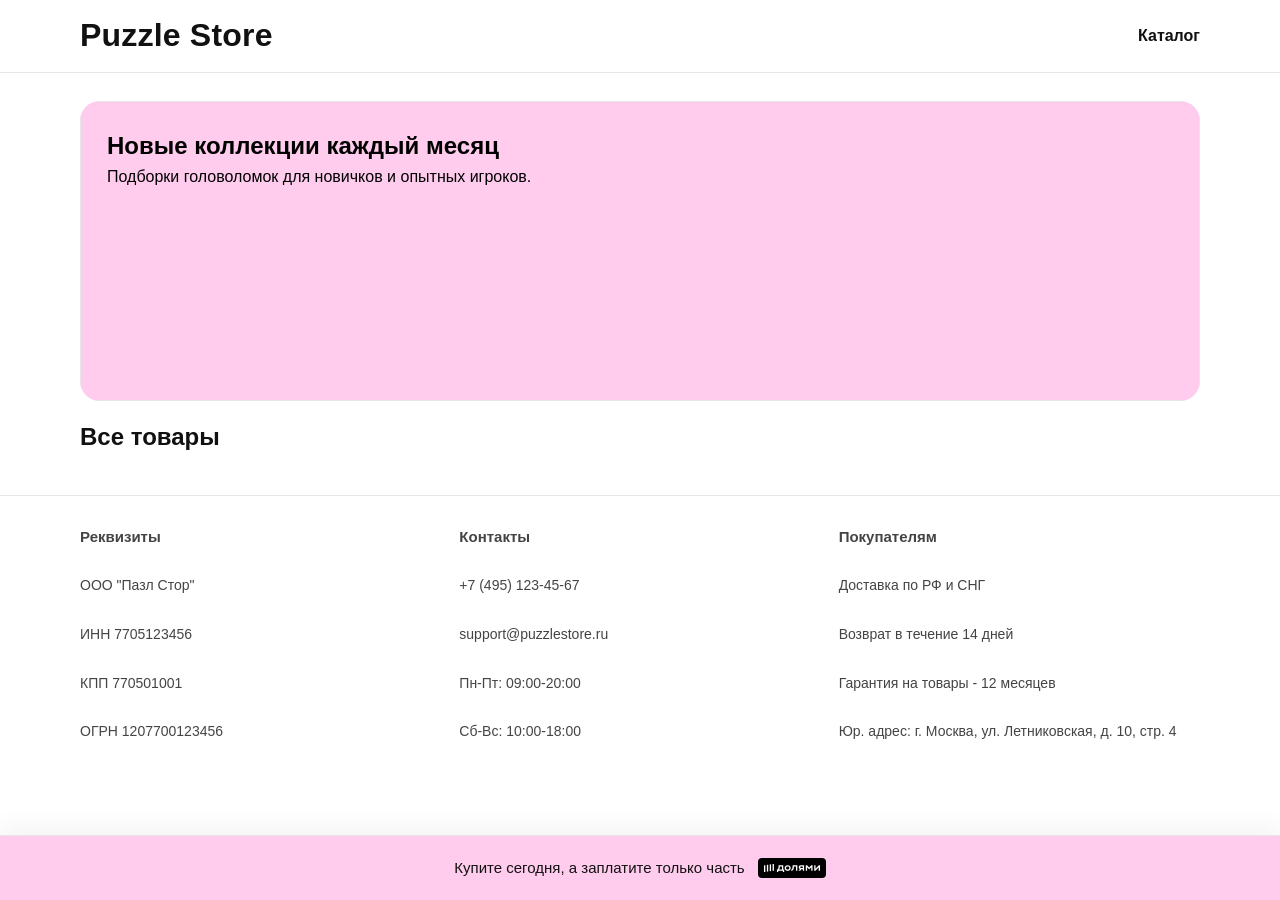
==== index.html @ dcc1441e "Initial publish of puzzle store. Add the Node.js storefront with product pages, CloudPayments widget" ====
<!doctype html>
<html lang="ru">
  <head>
    <meta charset="UTF-8" />
    <meta name="viewport" content="width=device-width, initial-scale=1.0" />
    <title>Puzzle Store</title>
    <link rel="stylesheet" href="/styles.css" />
    <script src="https://widget.cloudpayments.ru/bundles/cloudpayments.js"></script>
    <script src="/app.js" defer></script>
  </head>
  <body>
    <header class="header">
      <div class="container header__inner">
        <div class="logo">Puzzle Store</div>
        <a class="header__link" href="#products">Каталог</a>
      </div>
    </header>

    <main class="container">
      <section class="carousel" aria-label="Промо-баннеры">
        <div class="carousel__track" id="carousel-track">
          <article class="banner">
            <h2>Новые коллекции каждый месяц</h2>
            <p>Подборки головоломок для новичков и опытных игроков.</p>
          </article>
          <article class="banner">
            <h2>Премиальные головоломки</h2>
            <p>От базовых моделей до коллекционных наборов.</p>
          </article>
        </div>
      </section>

      <section id="products" class="products">
        <h1>Все товары</h1>
        <div class="products__grid" id="products-grid"></div>
      </section>
    </main>

    <footer class="footer">
      <div class="container">
        <div class="footer__grid">
          <div class="footer__col">
            <p class="footer__title">Реквизиты</p>
            <p class="footer__line">ООО "Пазл Стор"</p>
            <p class="footer__line">ИНН 7705123456</p>
            <p class="footer__line">КПП 770501001</p>
            <p class="footer__line">ОГРН 1207700123456</p>
          </div>
          <div class="footer__col">
            <p class="footer__title">Контакты</p>
            <p class="footer__line">+7 (495) 123-45-67</p>
            <p class="footer__line">support@puzzlestore.ru</p>
            <p class="footer__line">Пн-Пт: 09:00-20:00</p>
            <p class="footer__line">Сб-Вс: 10:00-18:00</p>
          </div>
          <div class="footer__col">
            <p class="footer__title">Покупателям</p>
            <p class="footer__line">Доставка по РФ и СНГ</p>
            <p class="footer__line">Возврат в течение 14 дней</p>
            <p class="footer__line">Гарантия на товары - 12 месяцев</p>
            <p class="footer__line">Юр. адрес: г. Москва, ул. Летниковская, д. 10, стр. 4</p>
          </div>
        </div>
      </div>
    </footer>

    <div class="dolyame-sticky" aria-label="Информация об оплате Долями">
      <div class="container dolyame-sticky__inner">
        <div class="dolyame-sticky__text">Купите сегодня, а заплатите только часть</div>
        <img
          class="dolyame-sticky__logo dolyame-sticky__logo--desktop"
          src="/logo/Branding%20badge.svg"
          alt="Долями"
        />
        <img
          class="dolyame-sticky__logo dolyame-sticky__logo--mobile"
          src="/logo/Dolyame%20small%20logo.svg"
          alt="Долями"
        />
      </div>
    </div>
  </body>
</html>
---- styles.css ----
:root {
  --bg: #ffffff;
  --surface: #ffffff;
  --text: #111111;
  --muted: #444444;
  --primary: #111111;
  --primary-dark: #000000;
  --accent: #ffc5ea;
  --border: #e7e7e7;
}

* {
  box-sizing: border-box;
}

body {
  margin: 0;
  font-family: "Inter", -apple-system, BlinkMacSystemFont, "Segoe UI", sans-serif;
  color: var(--text);
  background: var(--bg);
  padding-bottom: 86px;
}

.container {
  width: min(1120px, 92vw);
  margin: 0 auto;
}

.header {
  background: #ffffff;
  border-bottom: 1px solid var(--border);
}

.header__inner {
  display: flex;
  justify-content: space-between;
  align-items: center;
  min-height: 72px;
}

.logo {
  font-weight: 700;
  letter-spacing: 0.2px;
  font-size: 32px;
  line-height: 1.1;
}

.logo--link {
  color: inherit;
  text-decoration: none;
}

.header__link {
  color: var(--text);
  text-decoration: none;
  font-weight: 600;
}

.carousel {
  margin: 28px 0 22px;
  overflow: hidden;
  border-radius: 20px;
}

.carousel__track {
  display: flex;
  transition: transform 0.45s ease;
}

.banner {
  min-width: 100%;
  min-height: 300px;
  padding: 30px 26px;
  background: #ffcced;
  color: #000000;
  border: 1px solid var(--border);
}

.banner h2 {
  margin: 0 0 8px;
}

.banner p {
  margin: 0;
  color: #000000;
}

.products h1 {
  margin: 16px 0 14px;
}

.products__grid {
  display: grid;
  grid-template-columns: repeat(auto-fit, minmax(540px, 1fr));
  gap: 16px;
  margin-bottom: 30px;
}

.card,
.product-details {
  background: var(--surface);
  border: 1px solid var(--border);
  border-radius: 16px;
}

.card {
  padding: 14px;
  display: flex;
  flex-direction: column;
  gap: 10px;
  overflow: hidden;
  max-width: 528px;
  margin: 0 auto;
}

.card .product-image,
.card .placeholder {
  display: block;
  margin: 0 auto;
}

.card h3,
.card .price,
.card .muted {
  width: 500px;
  max-width: 100%;
  margin-left: auto;
  margin-right: auto;
}

.card h3,
.card .price,
.card .muted {
  margin: 0 0 2px;
}

.placeholder {
  width: 500px;
  height: 500px;
  border-radius: 12px;
  background: repeating-linear-gradient(
    45deg,
    #ffe8f6,
    #ffe8f6 10px,
    #fff6fc 10px,
    #fff6fc 20px
  );
  border: 1px solid var(--border);
}

.product-image {
  width: 500px;
  height: 500px;
  object-fit: cover;
  border-radius: 12px;
  border: 1px solid var(--border);
}

.price {
  font-size: 22px;
  font-weight: 700;
}

.muted {
  color: var(--muted);
}

.row {
  display: flex;
  gap: 10px;
  flex-wrap: wrap;
}

.btn {
  border: 0;
  border-radius: 10px;
  padding: 10px 14px;
  font-size: 14px;
  cursor: pointer;
  text-decoration: none;
  text-align: center;
  display: inline-flex;
  align-items: center;
  justify-content: center;
}

.btn--primary {
  background: var(--primary);
  color: #fff;
}

.btn--primary:hover {
  background: var(--primary-dark);
}

.btn--ghost {
  background: #ffffff;
  border: 1px solid var(--text);
  color: var(--text);
}

.card .btn,
.row .btn {
  width: 250px;
}

.card .btn {
  margin: 0;
}

.row .btn {
  margin: 0 auto;
}

.product-details {
  margin: 26px 0;
  padding: 20px;
  display: grid;
  grid-template-columns: 500px 1fr;
  gap: 24px;
  align-items: start;
}

.product-details > .product-image,
.product-details > .placeholder {
  display: block;
}

.characteristics {
  padding-left: 18px;
  color: var(--muted);
}

.status {
  margin-top: 10px;
  font-size: 14px;
  color: var(--muted);
}

.footer {
  border-top: 1px solid var(--border);
  margin-top: 16px;
  background: #ffffff;
}

.footer p {
  margin: 0;
  padding: 16px 0;
  color: var(--muted);
}

.footer__grid {
  display: grid;
  grid-template-columns: repeat(3, minmax(0, 1fr));
  gap: 18px;
  padding: 16px 0;
}

.footer__col {
  min-width: 0;
}

.footer__title {
  margin: 0 0 8px;
  font-size: 15px;
  font-weight: 700;
  color: var(--text);
}

.footer__line {
  margin: 0;
  padding: 2px 0;
  color: var(--muted);
  font-size: 14px;
  line-height: 1.2;
}

.dolyame-sticky {
  position: fixed;
  left: 0;
  right: 0;
  bottom: 0;
  z-index: 50;
  background: #ffcced;
  border-top: 1px solid var(--border);
  box-shadow: 0 -8px 24px rgba(17, 17, 17, 0.05);
}

.dolyame-sticky__inner {
  min-height: 64px;
  display: flex;
  align-items: center;
  justify-content: center;
  gap: 13px;
}

.dolyame-sticky__text {
  font-size: 15px;
  line-height: 1.25;
  font-weight: 500;
  color: #111111;
  text-align: center;
}

.dolyame-sticky__logo {
  display: block;
  flex: 0 0 auto;
}

.dolyame-sticky__logo--desktop {
  width: 68px;
  height: 20px;
}

.dolyame-sticky__logo--mobile {
  display: none;
  width: 30px;
  height: 30px;
}

@media (max-width: 900px) {
  .products__grid {
    grid-template-columns: 1fr;
  }

  .product-image,
  .placeholder {
    width: 100%;
    max-width: 500px;
    height: auto;
    aspect-ratio: 1 / 1;
  }

  .product-details {
    grid-template-columns: 1fr;
  }

  .footer__grid {
    grid-template-columns: 1fr;
    gap: 10px;
  }

  body {
    padding-bottom: 90px;
  }

  .dolyame-sticky__inner {
    min-height: 72px;
  }

  .dolyame-sticky__text {
    font-size: 14px;
    max-width: none;
  }

  .dolyame-sticky__logo--desktop {
    display: none;
  }

  .dolyame-sticky__logo--mobile {
    display: block;
  }
}

.card__actions {
  width: 500px;
  max-width: 100%;
  margin: 0 auto;
  display: flex;
  flex-direction: column;
  gap: 10px;
}

.card__actions .btn,
.card__actions .dolyame-pay-btn {
  width: 100%;
}

.dolyame-pay-btn {
  border: 0;
  border-radius: 8px;
  background: #000000;
  color: #ffffff;
  padding: 12px;
  min-height: 44px;
  width: 250px;
  display: inline-flex;
  align-items: center;
  gap: 10px;
  cursor: pointer;
  text-align: left;
}

.dolyame-pay-btn__badge {
  display: inline-flex;
  align-items: center;
  justify-content: center;
  flex: 0 0 auto;
}

.dolyame-pay-btn__badge img {
  display: block;
  width: 68px;
  height: 20px;
}

.dolyame-pay-btn__text {
  flex: 1 1 auto;
  min-width: 0;
  font-size: 13px;
  line-height: 20px;
  font-weight: 400;
  white-space: nowrap;
  overflow: hidden;
  text-overflow: ellipsis;
}

.dolyame-pay-btn__arrow {
  flex: 0 0 auto;
  width: 16px;
  height: 16px;
  display: inline-flex;
  align-items: center;
  justify-content: center;
  font-size: 22px;
  line-height: 1;
  opacity: 0.5;
}

.dolyame-pay-btn:hover {
  background: #111111;
}

.row .dolyame-pay-btn {
  margin: 0 auto;
}

@media (max-width: 900px) {
  .card__actions {
    width: 100%;
  }

  .dolyame-pay-btn {
    width: 100%;
  }
}
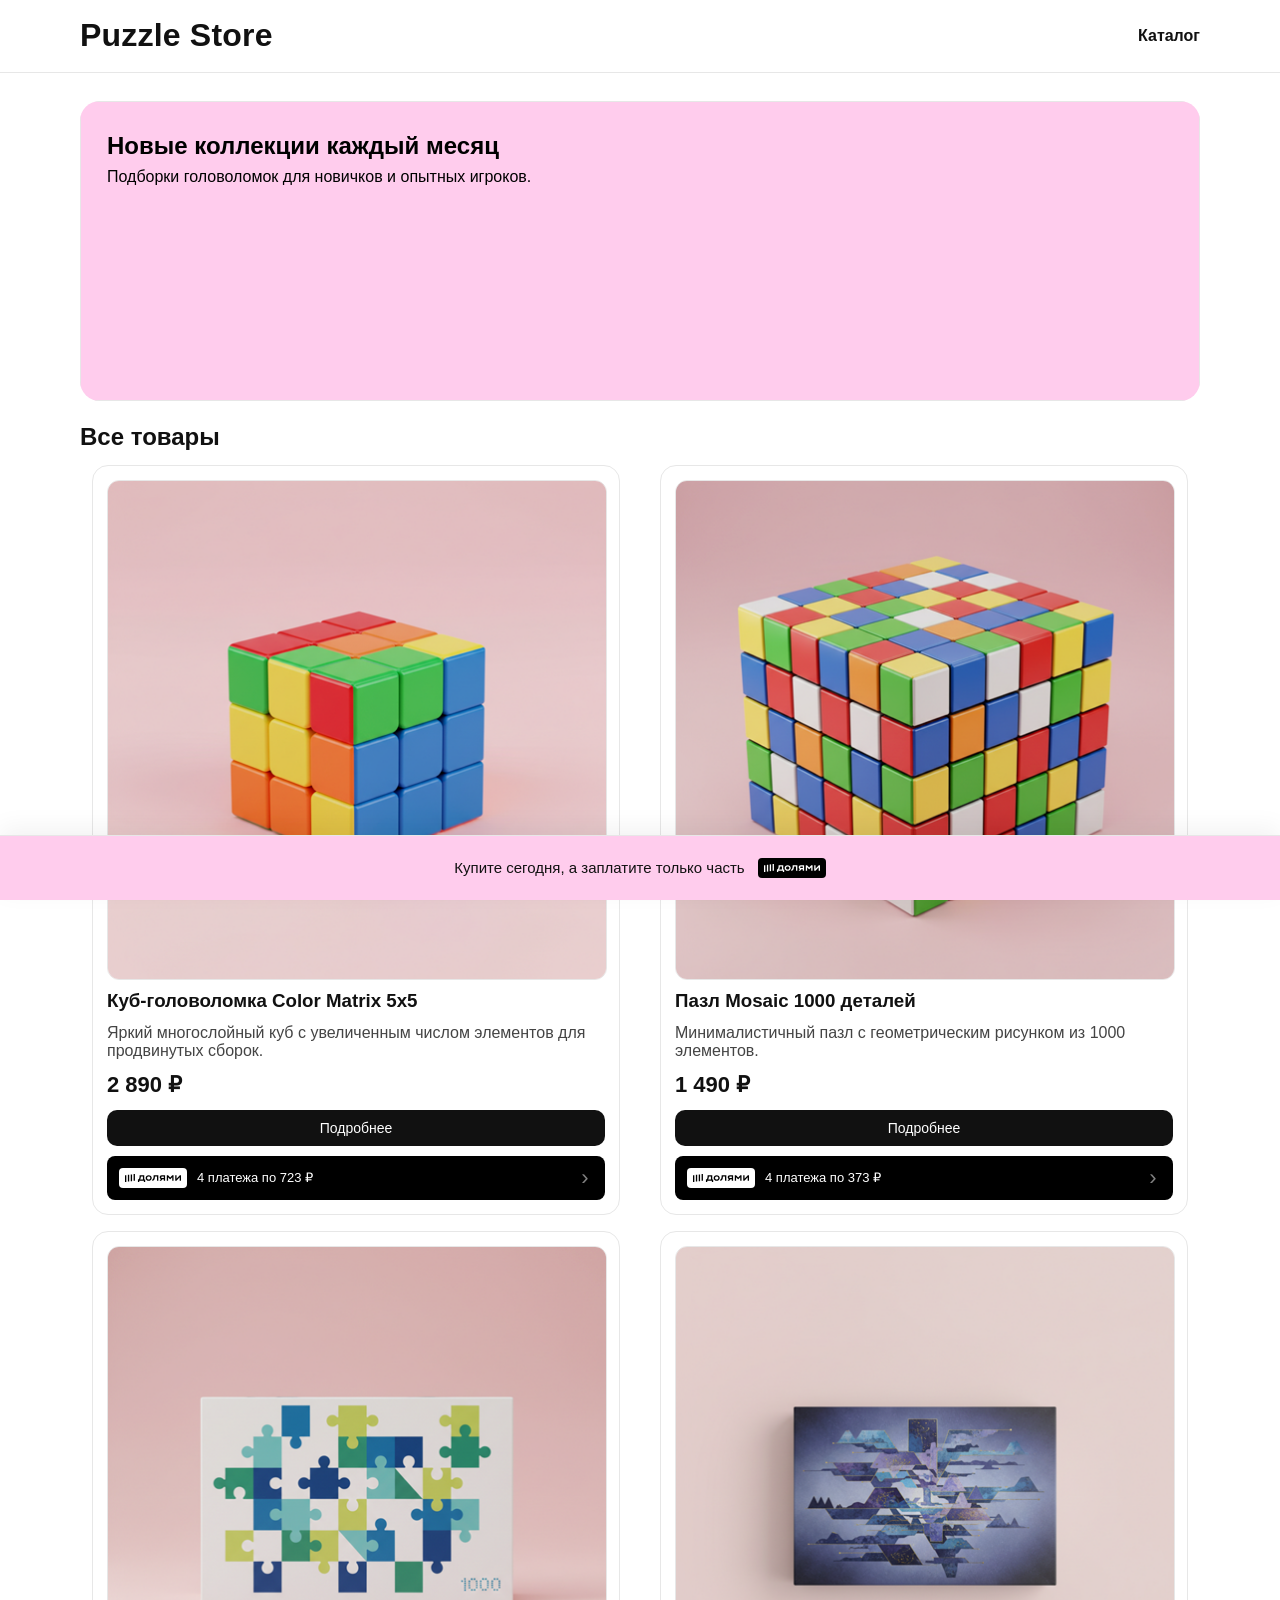
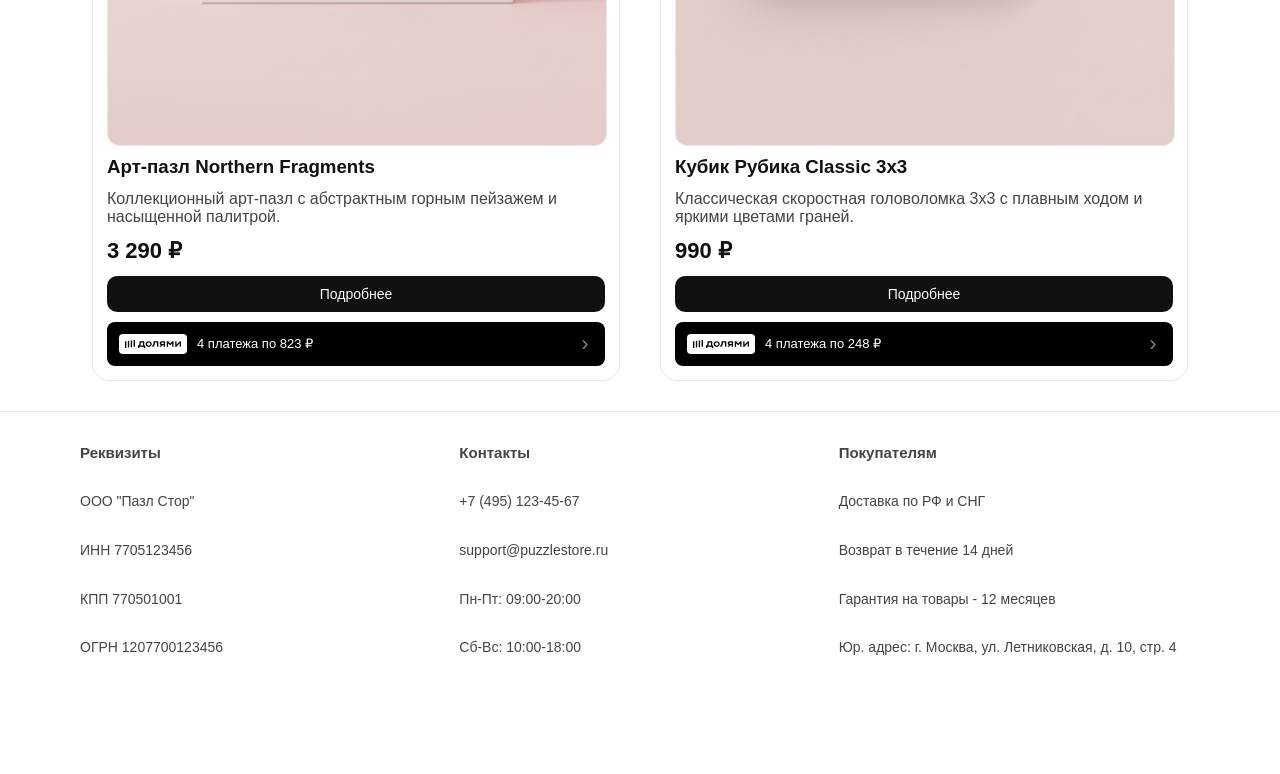
==== commit 51afde03: "Адаптируем для Gitpages" ====
--- a/index.html
+++ b/index.html
@@ -4,9 +4,9 @@
     <meta charset="UTF-8" />
     <meta name="viewport" content="width=device-width, initial-scale=1.0" />
     <title>Puzzle Store</title>
-    <link rel="stylesheet" href="/styles.css" />
+    <link rel="stylesheet" href="./styles.css" />
     <script src="https://widget.cloudpayments.ru/bundles/cloudpayments.js"></script>
-    <script src="/app.js" defer></script>
+    <script src="./app.js" defer></script>
   </head>
   <body>
     <header class="header">
@@ -69,12 +69,12 @@
         <div class="dolyame-sticky__text">Купите сегодня, а заплатите только часть</div>
         <img
           class="dolyame-sticky__logo dolyame-sticky__logo--desktop"
-          src="/logo/Branding%20badge.svg"
+          src="./logo/Branding%20badge.svg"
           alt="Долями"
         />
         <img
           class="dolyame-sticky__logo dolyame-sticky__logo--mobile"
-          src="/logo/Dolyame%20small%20logo.svg"
+          src="./logo/Dolyame%20small%20logo.svg"
           alt="Долями"
         />
       </div>
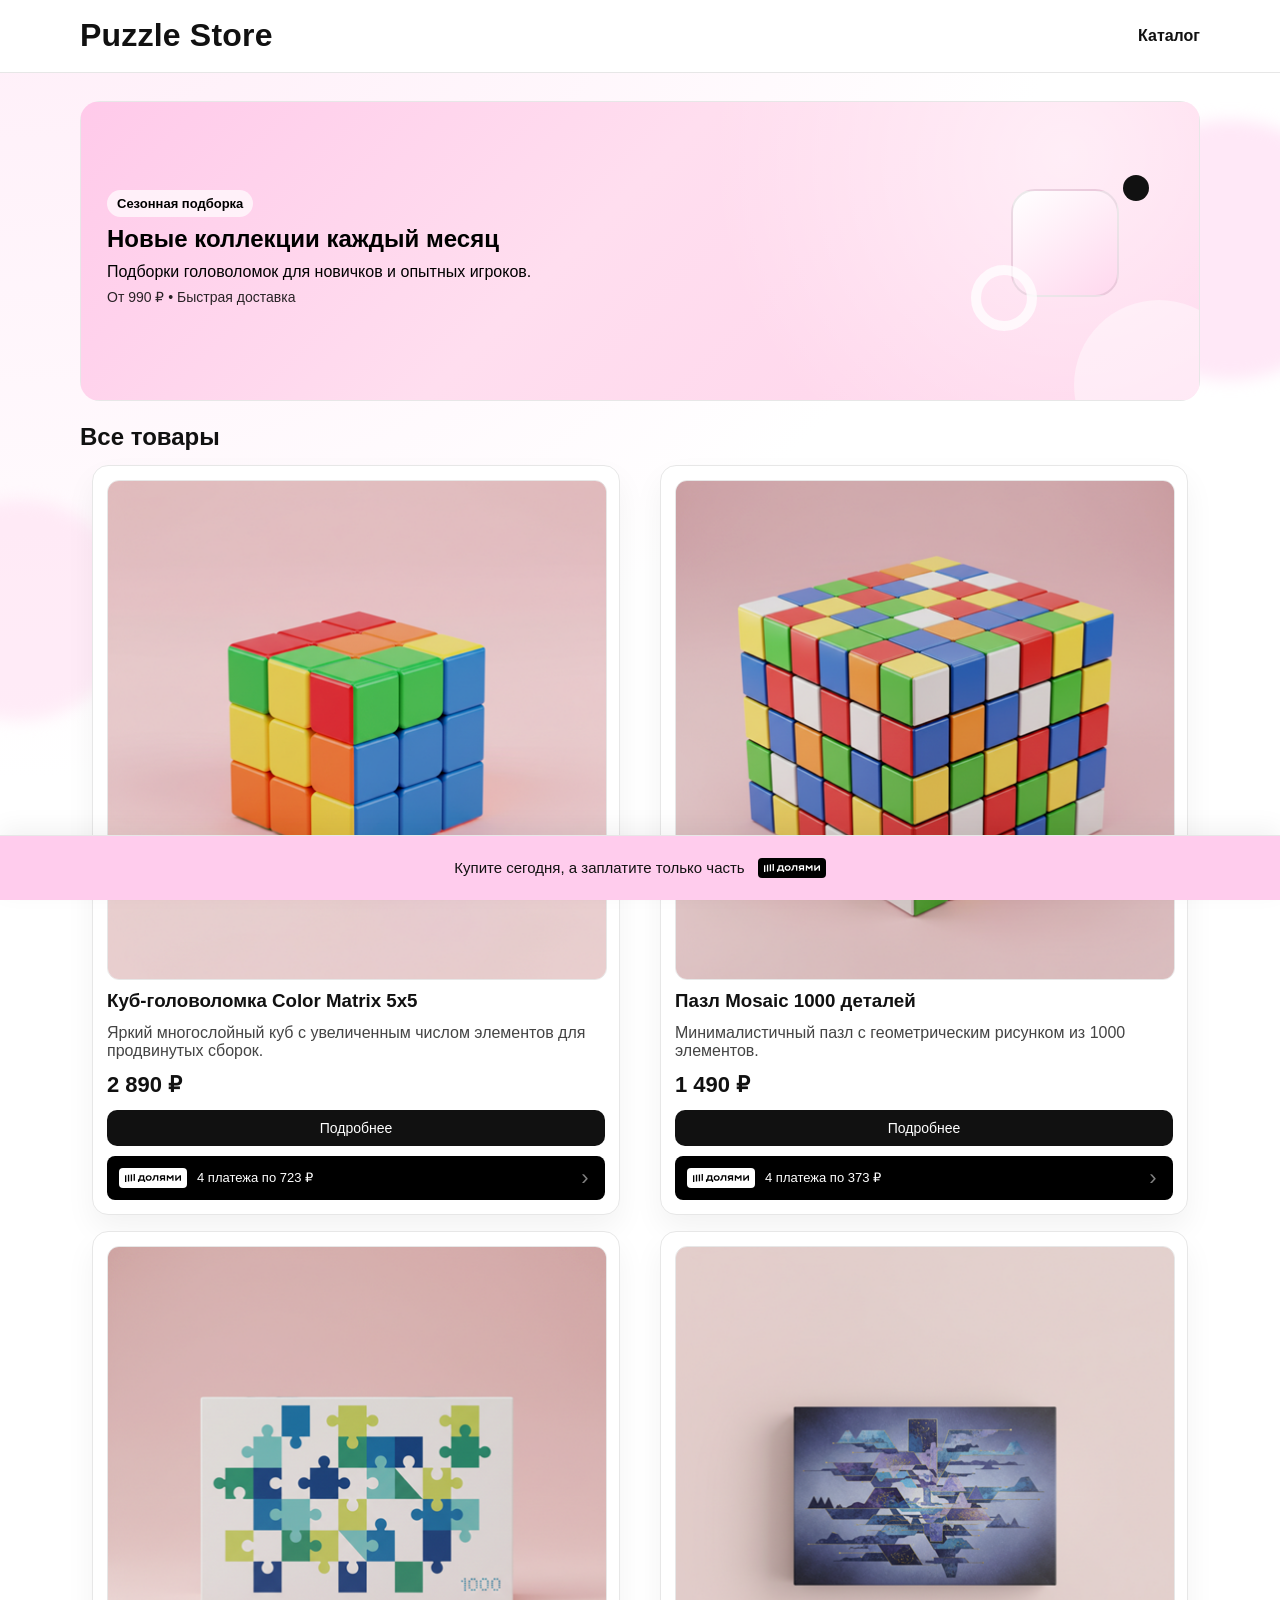
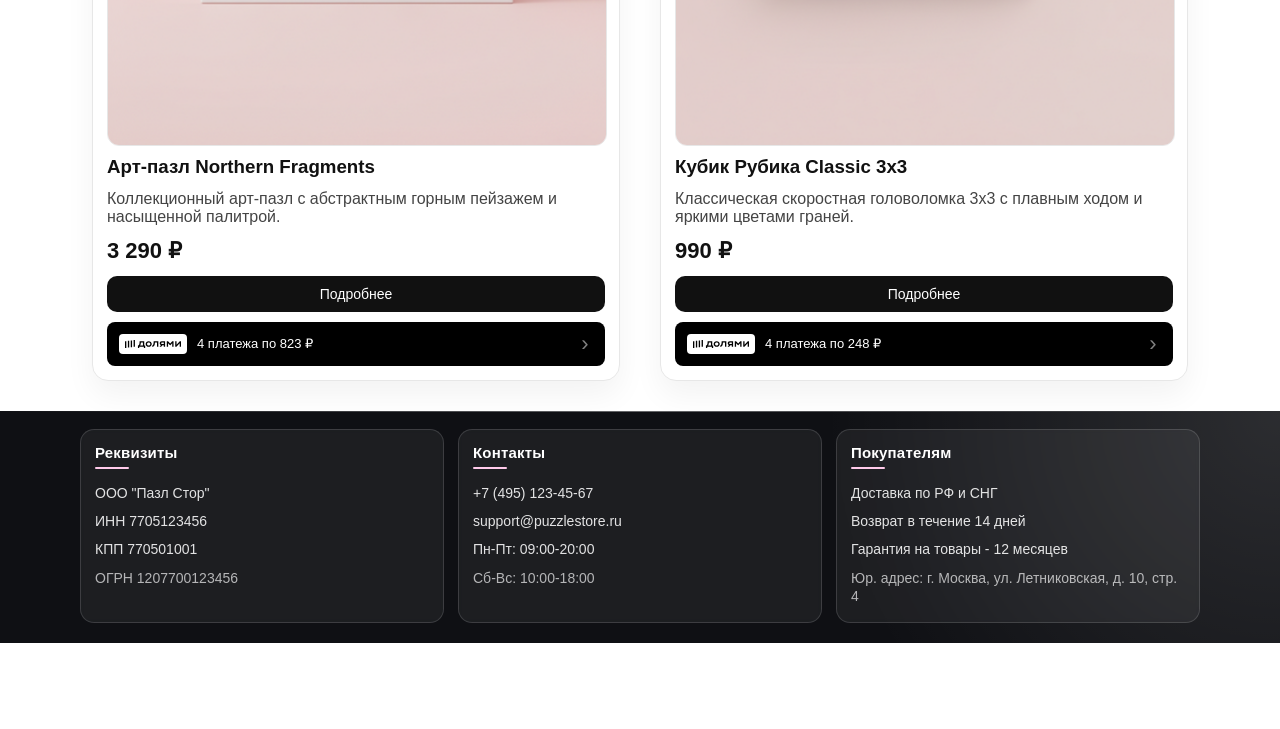
==== commit 1b0bc029: "Финализирован дизайн" ====
--- a/index.html
+++ b/index.html
@@ -20,12 +20,30 @@
       <section class="carousel" aria-label="Промо-баннеры">
         <div class="carousel__track" id="carousel-track">
           <article class="banner">
-            <h2>Новые коллекции каждый месяц</h2>
-            <p>Подборки головоломок для новичков и опытных игроков.</p>
+            <div class="banner__content">
+              <p class="banner__kicker">Сезонная подборка</p>
+              <h2>Новые коллекции каждый месяц</h2>
+              <p>Подборки головоломок для новичков и опытных игроков.</p>
+              <p class="banner__meta">От 990 ₽ • Быстрая доставка</p>
+            </div>
+            <div class="banner__illu" aria-hidden="true">
+              <span class="illu-cube"></span>
+              <span class="illu-dot"></span>
+              <span class="illu-ring"></span>
+            </div>
           </article>
           <article class="banner">
-            <h2>Премиальные головоломки</h2>
-            <p>От базовых моделей до коллекционных наборов.</p>
+            <div class="banner__content">
+              <p class="banner__kicker">Для коллекции</p>
+              <h2>Премиальные головоломки</h2>
+              <p>От базовых моделей до коллекционных наборов.</p>
+              <p class="banner__meta">Лимитированные серии • Art Collection</p>
+            </div>
+            <div class="banner__illu" aria-hidden="true">
+              <span class="illu-plate"></span>
+              <span class="illu-line"></span>
+              <span class="illu-chip"></span>
+            </div>
           </article>
         </div>
       </section>
--- a/styles.css
+++ b/styles.css
@@ -7,6 +7,11 @@
   --primary-dark: #000000;
   --accent: #ffc5ea;
   --border: #e7e7e7;
+  --footer-bg: #0f1014;
+  --footer-card: rgba(255, 255, 255, 0.06);
+  --footer-border: rgba(255, 255, 255, 0.14);
+  --footer-text: rgba(255, 255, 255, 0.88);
+  --footer-muted: rgba(255, 255, 255, 0.68);
 }
 
 * {
@@ -17,8 +22,36 @@
   margin: 0;
   font-family: "Inter", -apple-system, BlinkMacSystemFont, "Segoe UI", sans-serif;
   color: var(--text);
-  background: var(--bg);
+  background: radial-gradient(circle at 0% -15%, #ffe8f6 0, #ffffff 38%), var(--bg);
   padding-bottom: 86px;
+  overflow-x: hidden;
+  position: relative;
+}
+
+body::before,
+body::after {
+  content: "";
+  position: fixed;
+  pointer-events: none;
+  z-index: -1;
+  border-radius: 999px;
+  filter: blur(8px);
+}
+
+body::before {
+  width: 260px;
+  height: 260px;
+  right: -80px;
+  top: 120px;
+  background: rgba(255, 204, 237, 0.46);
+}
+
+body::after {
+  width: 220px;
+  height: 220px;
+  left: -90px;
+  bottom: 180px;
+  background: rgba(255, 225, 243, 0.62);
 }
 
 .container {
@@ -56,6 +89,29 @@
   font-weight: 600;
 }
 
+.header__back {
+  display: inline-flex;
+  align-items: center;
+  justify-content: center;
+  min-width: 88px;
+  height: 38px;
+  padding: 0 14px;
+  border-radius: 10px;
+  border: 1px solid var(--border);
+  background: #ffffff;
+  color: var(--text);
+  text-decoration: none;
+  font-size: 14px;
+  font-weight: 600;
+  transition: background-color 0.2s ease, color 0.2s ease, border-color 0.2s ease;
+}
+
+.header__back:hover {
+  background: #111111;
+  color: #ffffff;
+  border-color: #111111;
+}
+
 .carousel {
   margin: 28px 0 22px;
   overflow: hidden;
@@ -68,21 +124,135 @@
 }
 
 .banner {
+  position: relative;
+  overflow: hidden;
+  display: grid;
+  grid-template-columns: 1fr 220px;
+  align-items: center;
+  gap: 14px;
   min-width: 100%;
   min-height: 300px;
   padding: 30px 26px;
-  background: #ffcced;
+  background:
+    radial-gradient(circle at 88% 18%, rgba(255, 255, 255, 0.55) 0, rgba(255, 255, 255, 0) 35%),
+    linear-gradient(135deg, #ffcaea 0%, #ffdeef 45%, #ffd4eb 100%);
   color: #000000;
   border: 1px solid var(--border);
 }
 
 .banner h2 {
+  margin: 0 0 10px;
+  position: relative;
+  z-index: 1;
+}
+
+.banner p {
   margin: 0 0 8px;
-}
-
-.banner p {
-  margin: 0;
   color: #000000;
+  position: relative;
+  z-index: 1;
+}
+
+.banner__content {
+  max-width: 680px;
+}
+
+.banner__kicker {
+  margin: 0 0 10px;
+  display: inline-flex;
+  align-items: center;
+  padding: 6px 10px;
+  border-radius: 999px;
+  background: rgba(255, 255, 255, 0.7);
+  font-size: 13px;
+  font-weight: 600;
+}
+
+.banner__meta {
+  margin: 10px 0 0;
+  font-size: 14px;
+  color: #242424;
+  opacity: 0.84;
+}
+
+.banner__illu {
+  width: 220px;
+  height: 220px;
+  justify-self: end;
+  position: relative;
+}
+
+.banner__illu span {
+  position: absolute;
+  display: block;
+}
+
+.illu-cube {
+  width: 108px;
+  height: 108px;
+  right: 54px;
+  top: 48px;
+  border-radius: 24px;
+  background: linear-gradient(145deg, #fff, #ffd8ee);
+  border: 2px solid rgba(0, 0, 0, 0.08);
+}
+
+.illu-dot {
+  width: 26px;
+  height: 26px;
+  border-radius: 50%;
+  right: 24px;
+  top: 34px;
+  background: #111111;
+}
+
+.illu-ring {
+  width: 66px;
+  height: 66px;
+  border-radius: 50%;
+  left: 18px;
+  bottom: 30px;
+  border: 10px solid rgba(255, 255, 255, 0.75);
+}
+
+.illu-plate {
+  width: 124px;
+  height: 92px;
+  right: 44px;
+  top: 56px;
+  border-radius: 20px;
+  background: linear-gradient(135deg, #101114, #2b2d32);
+  box-shadow: 0 10px 16px rgba(16, 17, 20, 0.28);
+}
+
+.illu-line {
+  width: 96px;
+  height: 12px;
+  right: 58px;
+  top: 98px;
+  border-radius: 999px;
+  background: rgba(255, 255, 255, 0.46);
+}
+
+.illu-chip {
+  width: 38px;
+  height: 38px;
+  border-radius: 10px;
+  right: 14px;
+  bottom: 34px;
+  background: #ffffff;
+  border: 2px solid rgba(0, 0, 0, 0.08);
+}
+
+.banner::after {
+  content: "";
+  position: absolute;
+  width: 170px;
+  height: 170px;
+  right: -45px;
+  bottom: -70px;
+  border-radius: 50%;
+  background: rgba(255, 255, 255, 0.42);
 }
 
 .products h1 {
@@ -111,6 +281,7 @@
   overflow: hidden;
   max-width: 528px;
   margin: 0 auto;
+  box-shadow: 0 14px 30px rgba(20, 20, 20, 0.05);
 }
 
 .card .product-image,
@@ -182,6 +353,7 @@
   display: inline-flex;
   align-items: center;
   justify-content: center;
+  transition: background-color 0.2s ease, color 0.2s ease, border-color 0.2s ease;
 }
 
 .btn--primary {
@@ -197,6 +369,12 @@
   background: #ffffff;
   border: 1px solid var(--text);
   color: var(--text);
+}
+
+.btn--ghost:hover {
+  background: #111111;
+  color: #ffffff;
+  border-color: #111111;
 }
 
 .card .btn,
@@ -238,41 +416,70 @@
 }
 
 .footer {
-  border-top: 1px solid var(--border);
-  margin-top: 16px;
-  background: #ffffff;
-}
-
-.footer p {
-  margin: 0;
-  padding: 16px 0;
-  color: var(--muted);
+  margin-top: 30px;
+  background:
+    radial-gradient(circle at 100% 0%, rgba(255, 255, 255, 0.12) 0, rgba(255, 255, 255, 0) 35%),
+    var(--footer-bg);
+  position: relative;
+}
+
+.footer::before {
+  content: "";
+  position: absolute;
+  left: 0;
+  right: 0;
+  top: 0;
+  height: 1px;
+  background: linear-gradient(90deg, rgba(255, 255, 255, 0), rgba(255, 255, 255, 0.36), rgba(255, 255, 255, 0));
 }
 
 .footer__grid {
   display: grid;
   grid-template-columns: repeat(3, minmax(0, 1fr));
-  gap: 18px;
-  padding: 16px 0;
+  gap: 14px;
+  padding: 18px 0 20px;
 }
 
 .footer__col {
   min-width: 0;
+  background: var(--footer-card);
+  border: 1px solid var(--footer-border);
+  border-radius: 14px;
+  padding: 14px 14px 12px;
+  backdrop-filter: blur(2px);
 }
 
 .footer__title {
-  margin: 0 0 8px;
+  margin: 0 0 10px;
   font-size: 15px;
   font-weight: 700;
-  color: var(--text);
+  color: #ffffff;
+  letter-spacing: 0.2px;
+  position: relative;
+  padding-bottom: 8px;
+}
+
+.footer__title::after {
+  content: "";
+  position: absolute;
+  left: 0;
+  bottom: 0;
+  width: 34px;
+  height: 2px;
+  border-radius: 999px;
+  background: #ffcaea;
 }
 
 .footer__line {
   margin: 0;
-  padding: 2px 0;
-  color: var(--muted);
+  padding: 5px 0;
+  color: var(--footer-text);
   font-size: 14px;
-  line-height: 1.2;
+  line-height: 1.3;
+}
+
+.footer__line:last-child {
+  color: var(--footer-muted);
 }
 
 .dolyame-sticky {
@@ -319,6 +526,63 @@
 }
 
 @media (max-width: 900px) {
+  .banner {
+    grid-template-columns: 1fr;
+    gap: 10px;
+    min-height: 260px;
+  }
+
+  .banner__illu {
+    justify-self: start;
+    width: 160px;
+    height: 120px;
+  }
+
+  .illu-cube {
+    width: 74px;
+    height: 74px;
+    border-radius: 18px;
+    right: 54px;
+    top: 18px;
+  }
+
+  .illu-dot {
+    width: 20px;
+    height: 20px;
+    right: 20px;
+    top: 10px;
+  }
+
+  .illu-ring {
+    width: 48px;
+    height: 48px;
+    left: 8px;
+    bottom: 16px;
+    border-width: 8px;
+  }
+
+  .illu-plate {
+    width: 94px;
+    height: 68px;
+    right: 44px;
+    top: 18px;
+    border-radius: 14px;
+  }
+
+  .illu-line {
+    width: 72px;
+    height: 10px;
+    right: 56px;
+    top: 46px;
+  }
+
+  .illu-chip {
+    width: 30px;
+    height: 30px;
+    right: 10px;
+    bottom: 18px;
+  }
+
   .products__grid {
     grid-template-columns: 1fr;
   }
@@ -338,6 +602,11 @@
   .footer__grid {
     grid-template-columns: 1fr;
     gap: 10px;
+    padding: 14px 0 16px;
+  }
+
+  .footer__col {
+    padding: 12px;
   }
 
   body {
@@ -389,6 +658,7 @@
   gap: 10px;
   cursor: pointer;
   text-align: left;
+  transition: background-color 0.2s ease, color 0.2s ease;
 }
 
 .dolyame-pay-btn__badge {
